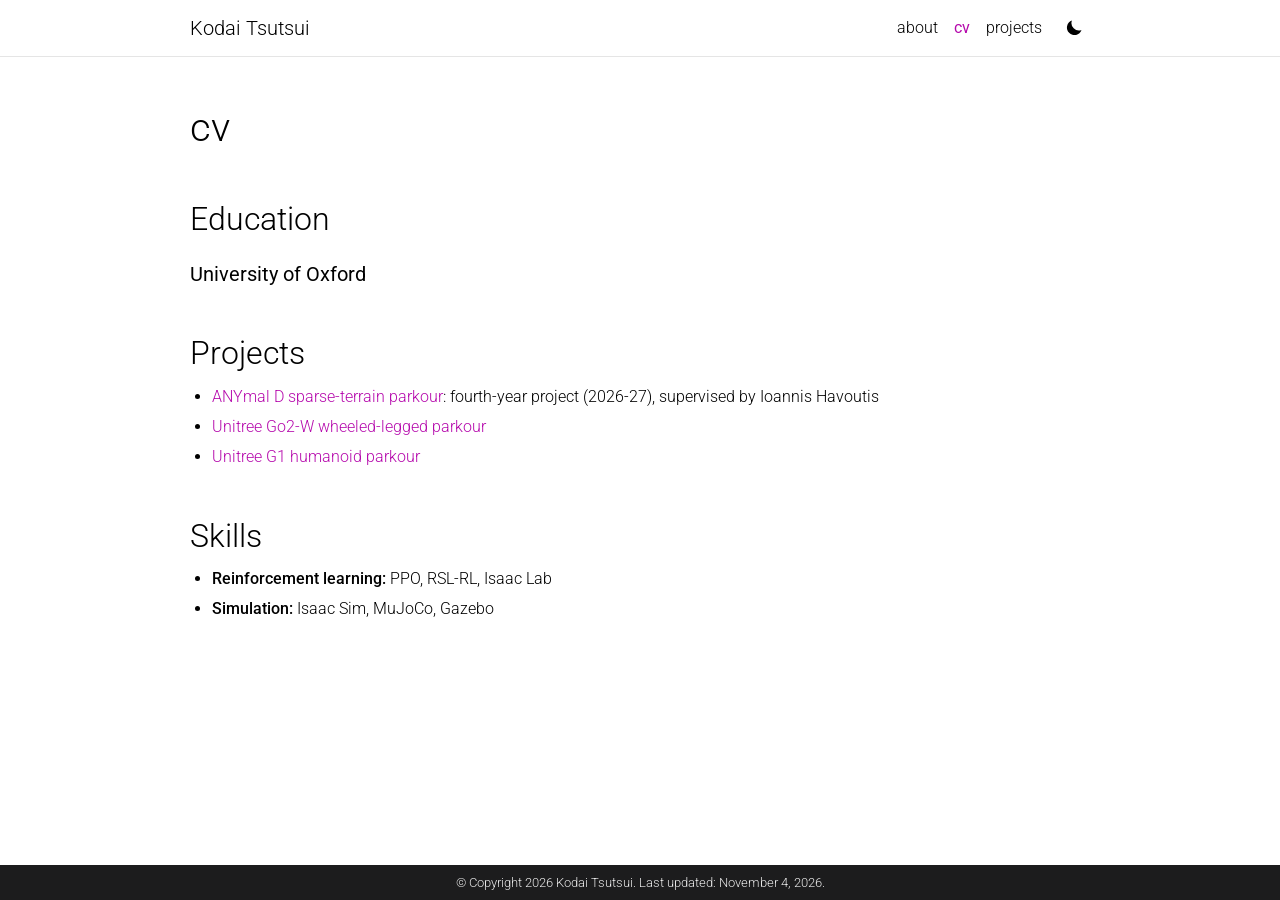
==== cv.html @ 6f68f7b0 "Add personal website About, CV and projects pages with demo videos for the ANYmal D, Go2-W and G1 pa" ====
<!doctype html>
<html lang="en">
<head>
  <meta charset="utf-8">
  <meta name="viewport" content="width=device-width, initial-scale=1">
  <title>cv | Kodai Tsutsui</title>
  <meta name="description" content="CV of Kodai Tsutsui.">
  <link rel="preconnect" href="https://fonts.googleapis.com">
  <link rel="preconnect" href="https://fonts.gstatic.com" crossorigin>
  <link href="https://fonts.googleapis.com/css2?family=Roboto:wght@300;400;500&display=swap" rel="stylesheet">
  <link rel="stylesheet" href="assets/css/style.css">
  <script src="assets/js/site.js"></script>
</head>
<body>
  <nav class="navbar">
    <div class="navbar-inner">
      <a class="brand" href="index.html">Kodai Tsutsui</a>
      <ul class="tabs">
        <li><a href="index.html">about</a></li>
        <li><a href="cv.html" aria-current="page">cv</a></li>
        <li><a href="projects.html">projects</a></li>
      </ul>
      <button class="theme-toggle" type="button" aria-label="Toggle dark mode">
        <svg class="icon-moon" viewBox="0 0 24 24" aria-hidden="true"><path d="M21 14.5A9 9 0 0 1 9.5 3a9 9 0 1 0 11.5 11.5z"/></svg>
        <svg class="icon-sun" viewBox="0 0 24 24" aria-hidden="true"><circle cx="12" cy="12" r="5"/><path d="M11 1h2v4h-2zM11 19h2v4h-2zM1 11h4v2H1zM19 11h4v2h-4zM4.2 2.8l2.8 2.8-1.4 1.4-2.8-2.8zM18.4 17l2.8 2.8-1.4 1.4-2.8-2.8zM2.8 19.8L5.6 17 7 18.4l-2.8 2.8zM17 5.6l2.8-2.8 1.4 1.4L18.4 7z"/></svg>
      </button>
    </div>
  </nav>

  <main>
    <h1>cv</h1>

    <h2>Education</h2>
    <h3>University of Oxford</h3>

    <h2>Projects</h2>
    <ul>
      <li><a href="projects/anymal-parkour.html">ANYmal D sparse-terrain parkour</a>: fourth-year project (2026-27), supervised by Ioannis Havoutis</li>
      <li><a href="projects/go2w-parkour.html">Unitree Go2-W wheeled-legged parkour</a></li>
      <li><a href="projects/g1-parkour.html">Unitree G1 humanoid parkour</a></li>
    </ul>

    <h2>Skills</h2>
    <ul>
      <li><strong>Reinforcement learning:</strong> PPO, RSL-RL, Isaac Lab</li>
      <li><strong>Simulation:</strong> Isaac Sim, MuJoCo, Gazebo</li>
    </ul>
  </main>

  <footer>&copy; Copyright 2026 Kodai Tsutsui. Last updated: November 4, 2026.</footer>
</body>
</html>
---- assets/css/style.css ----
:root {
  --bg: #fff;
  --card: #fff;
  --text: #000;
  --muted: #5f6368;
  --faint: #d9d9dd;
  --divider: rgba(0, 0, 0, 0.1);
  --accent: #b509ac;
  --footer-bg: #1c1c1d;
  --footer-text: #e8e8e8;
  --todo-bg: #fff3c4;
  --todo-text: #6b4e00;
  --shadow: 0 2px 5px rgba(0, 0, 0, 0.16), 0 2px 10px rgba(0, 0, 0, 0.12);
}

:root[data-theme="dark"] {
  --bg: #1c1c1d;
  --card: #26272a;
  --text: #e8e8e8;
  --muted: #a9adb3;
  --faint: #4a4b50;
  --divider: #424246;
  --accent: #2ab3dc;
  --footer-bg: #e8e8e8;
  --footer-text: #1c1c1d;
  --todo-bg: #4a3c10;
  --todo-text: #ffe28a;
  --shadow: 0 2px 5px rgba(0, 0, 0, 0.5), 0 2px 10px rgba(0, 0, 0, 0.4);
}

* { box-sizing: border-box; }

html { scroll-padding-top: 76px; }

body {
  margin: 0;
  min-height: 100vh;
  display: flex;
  flex-direction: column;
  background: var(--bg);
  color: var(--text);
  font: 300 1rem/1.5 Roboto, "Helvetica Neue", Arial, sans-serif;
}

a { color: var(--accent); text-decoration: none; }
a:hover { text-decoration: underline; }
:focus-visible { outline: 2px solid var(--accent); outline-offset: 2px; }

strong { font-weight: 500; }

/* top bar */
.navbar {
  position: fixed;
  inset: 0 0 auto 0;
  z-index: 10;
  background: var(--bg);
  border-bottom: 1px solid var(--divider);
}

.navbar-inner, main {
  width: 100%;
  max-width: 932px;
  margin: 0 auto;
  padding-inline: 16px;
}

.navbar-inner {
  height: 56px;
  display: flex;
  align-items: center;
  gap: 16px;
}

.brand { color: var(--text); font-size: 1.25rem; white-space: nowrap; }
.brand:hover { text-decoration: none; }

.tabs {
  display: flex;
  align-items: center;
  gap: 16px;
  margin: 0 0 0 auto;
  padding: 0;
  list-style: none;
}

.tabs li { margin: 0; }
.tabs a { color: var(--text); }
.tabs a:hover, .tabs a[aria-current] { color: var(--accent); text-decoration: none; }
.tabs a[aria-current] { font-weight: 400; }

.theme-toggle {
  display: grid;
  place-items: center;
  width: 32px;
  height: 32px;
  padding: 0;
  border: 0;
  border-radius: 50%;
  background: none;
  color: var(--text);
  cursor: pointer;
}
.theme-toggle:hover { color: var(--accent); }
.theme-toggle svg { width: 20px; height: 20px; fill: currentColor; }
.icon-sun { display: none; }
:root[data-theme="dark"] .icon-sun { display: block; }
:root[data-theme="dark"] .icon-moon { display: none; }

/* page */
main { flex: 1; padding-block: 104px 56px; }

h1, h2, h3 { font-weight: 300; line-height: 1.2; margin: 0; }
h1 { font-size: 2.5rem; }
h2 { font-size: 2rem; margin: 48px 0 12px; }
h3 { font-size: 1.25rem; font-weight: 400; margin: 24px 0 8px; }
p { margin: 0 0 16px; }

.subtitle { margin: 8px 0 24px; font-size: 1.05rem; }

/* placeholders still to fill in */
.todo {
  padding: 1px 6px;
  border-radius: 4px;
  background: var(--todo-bg);
  color: var(--todo-text);
  font-weight: 400;
}

/* about */
.intro::after { content: ""; display: block; clear: both; }

.profile {
  float: right;
  display: grid;
  place-items: center;
  width: 270px;
  aspect-ratio: 1;
  margin: 0 0 16px 16px;
  border: 2px dashed var(--faint);
  border-radius: 4px;
  text-align: center;
}

.news {
  display: grid;
  grid-template-columns: 180px 1fr;
  gap: 16px;
  margin: 0;
}
.news dt { font-weight: 500; }
.news dd { margin: 0; }

.links {
  display: flex;
  flex-wrap: wrap;
  justify-content: center;
  align-items: center;
  gap: 16px;
  margin-top: 48px;
}
.links a { display: flex; color: var(--text); }
.links a:hover { color: var(--accent); }
.links svg { width: 48px; height: 48px; fill: currentColor; }

/* project cards */
.category {
  margin: 48px 0 16px;
  padding-bottom: 4px;
  border-bottom: 1px solid var(--divider);
  color: var(--faint);
  font-size: 2rem;
  font-weight: 300;
  text-align: right;
}

.cards {
  display: grid;
  grid-template-columns: repeat(3, 1fr);
  gap: 30px;
}

.card {
  display: flex;
  flex-direction: column;
  overflow: hidden;
  border-radius: 4px;
  background: var(--card);
  box-shadow: var(--shadow);
  color: var(--text);
  transition: transform 0.15s ease, box-shadow 0.15s ease;
}
.card:hover {
  transform: translateY(-3px);
  box-shadow: 0 6px 16px rgba(0, 0, 0, 0.22);
  text-decoration: none;
}
.card img { display: block; width: 100%; height: auto; aspect-ratio: 16 / 9; object-fit: cover; }
.card-body { padding: 20px; }
.card h2 { margin: 0 0 12px; font-size: 1.6rem; font-weight: 400; }
.card p { margin: 0; color: var(--muted); font-size: 0.92rem; font-weight: 400; }

/* project pages */
.placeholder-media {
  display: grid;
  place-items: center;
  aspect-ratio: 16 / 9;
  border: 2px dashed var(--faint);
  border-radius: 4px;
}
.card .placeholder-media { border-width: 0 0 2px; border-radius: 0; }

figure { margin: 24px 0; }
figure video {
  display: block;
  width: 100%;
  height: auto;
  border-radius: 4px;
  background: #000;
  box-shadow: var(--shadow);
}
figure video { aspect-ratio: 16 / 9; }
figcaption {
  margin-top: 10px;
  color: var(--muted);
  font-size: 0.9rem;
  text-align: center;
}

.gallery {
  display: grid;
  grid-template-columns: repeat(2, 1fr);
  gap: 8px 24px;
}
.gallery-3 { grid-template-columns: repeat(3, 1fr); }
.gallery figure { margin: 12px 0; }

.back { display: inline-block; margin-top: 32px; }

ul { margin: 0 0 16px; padding-left: 22px; }
li { margin-bottom: 6px; }

/* footer */
footer {
  padding: 8px 16px;
  background: var(--footer-bg);
  color: var(--footer-text);
  font-size: 0.8rem;
  text-align: center;
}

@media (max-width: 760px) {
  .cards { grid-template-columns: repeat(2, 1fr); gap: 20px; }
  .gallery, .gallery-3 { grid-template-columns: 1fr; }
}

@media (max-width: 560px) {
  h1 { font-size: 2rem; }
  h2 { font-size: 1.6rem; }
  .navbar-inner, .tabs { gap: 10px; }
  .brand { font-size: 1.05rem; }
  .theme-toggle { width: 28px; }
  .cards { grid-template-columns: 1fr; }
  .profile { float: none; width: min(100%, 270px); margin: 0 auto 16px; }
  .news { grid-template-columns: 1fr; gap: 2px; }
  .news dd { margin-bottom: 14px; }
}

@media (prefers-reduced-motion: reduce) {
  .card { transition: none; }
  .card:hover { transform: none; }
}
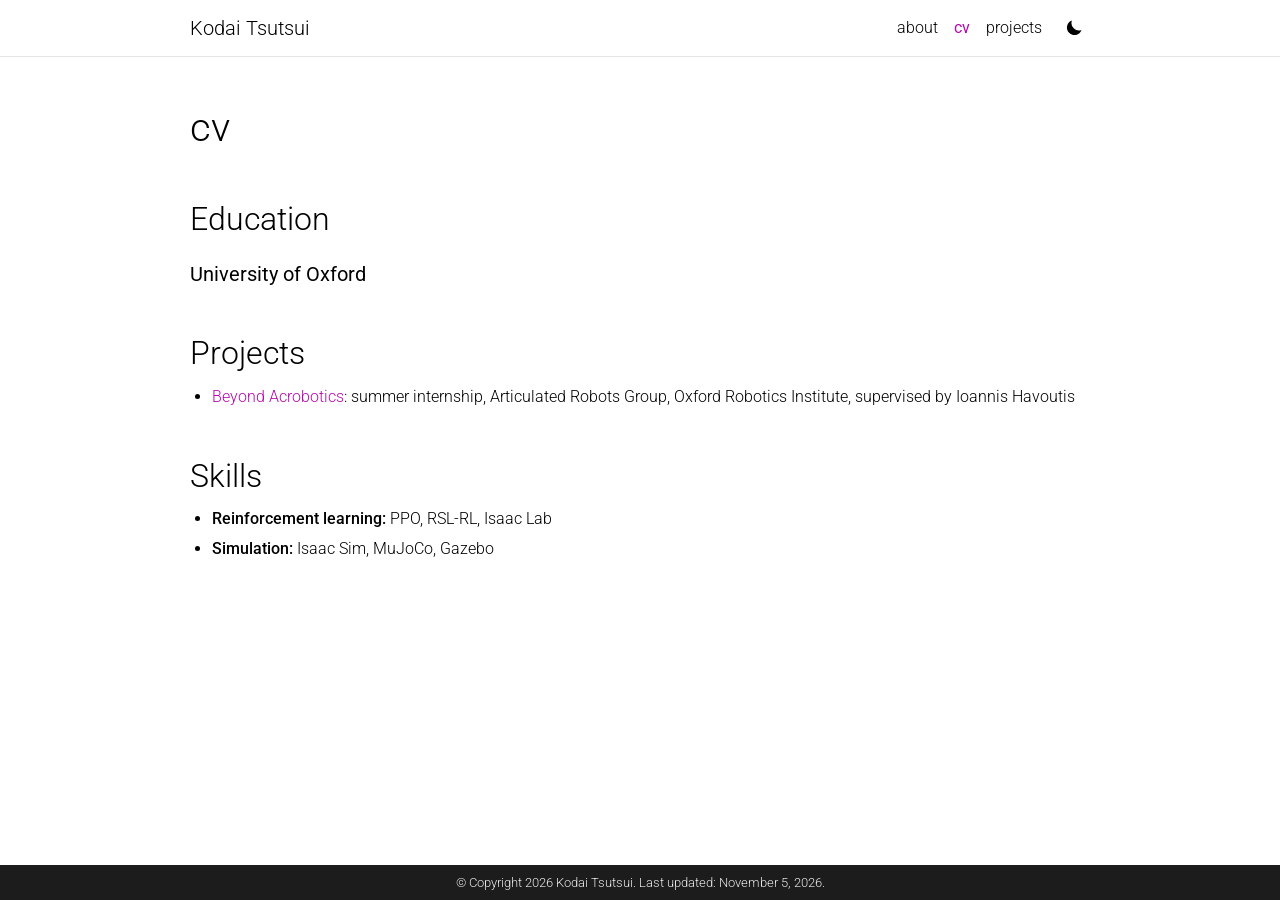
==== commit d973ede8: "Merge robot pages into one Beyond Acrobotics project Combine the ANYmal D, Go2-W and G1 pages, descr" ====
--- a/cv.html
+++ b/cv.html
@@ -35,9 +35,7 @@
 
     <h2>Projects</h2>
     <ul>
-      <li><a href="projects/anymal-parkour.html">ANYmal D sparse-terrain parkour</a>: fourth-year project (2026-27), supervised by Ioannis Havoutis</li>
-      <li><a href="projects/go2w-parkour.html">Unitree Go2-W wheeled-legged parkour</a></li>
-      <li><a href="projects/g1-parkour.html">Unitree G1 humanoid parkour</a></li>
+      <li><a href="projects/beyond-acrobotics.html">Beyond Acrobotics</a>: summer internship, Articulated Robots Group, Oxford Robotics Institute, supervised by Ioannis Havoutis</li>
     </ul>
 
     <h2>Skills</h2>
@@ -47,6 +45,6 @@
     </ul>
   </main>
 
-  <footer>&copy; Copyright 2026 Kodai Tsutsui. Last updated: November 4, 2026.</footer>
+  <footer>&copy; Copyright 2026 Kodai Tsutsui. Last updated: November 5, 2026.</footer>
 </body>
 </html>
--- a/assets/css/style.css
+++ b/assets/css/style.css
@@ -234,6 +234,9 @@
 .gallery-3 { grid-template-columns: repeat(3, 1fr); }
 .gallery figure { margin: 12px 0; }
 
+.status { padding: 8px 14px; border-left: 3px solid var(--accent); }
+.card h3 { margin: 0 0 8px; }
+
 .back { display: inline-block; margin-top: 32px; }
 
 ul { margin: 0 0 16px; padding-left: 22px; }
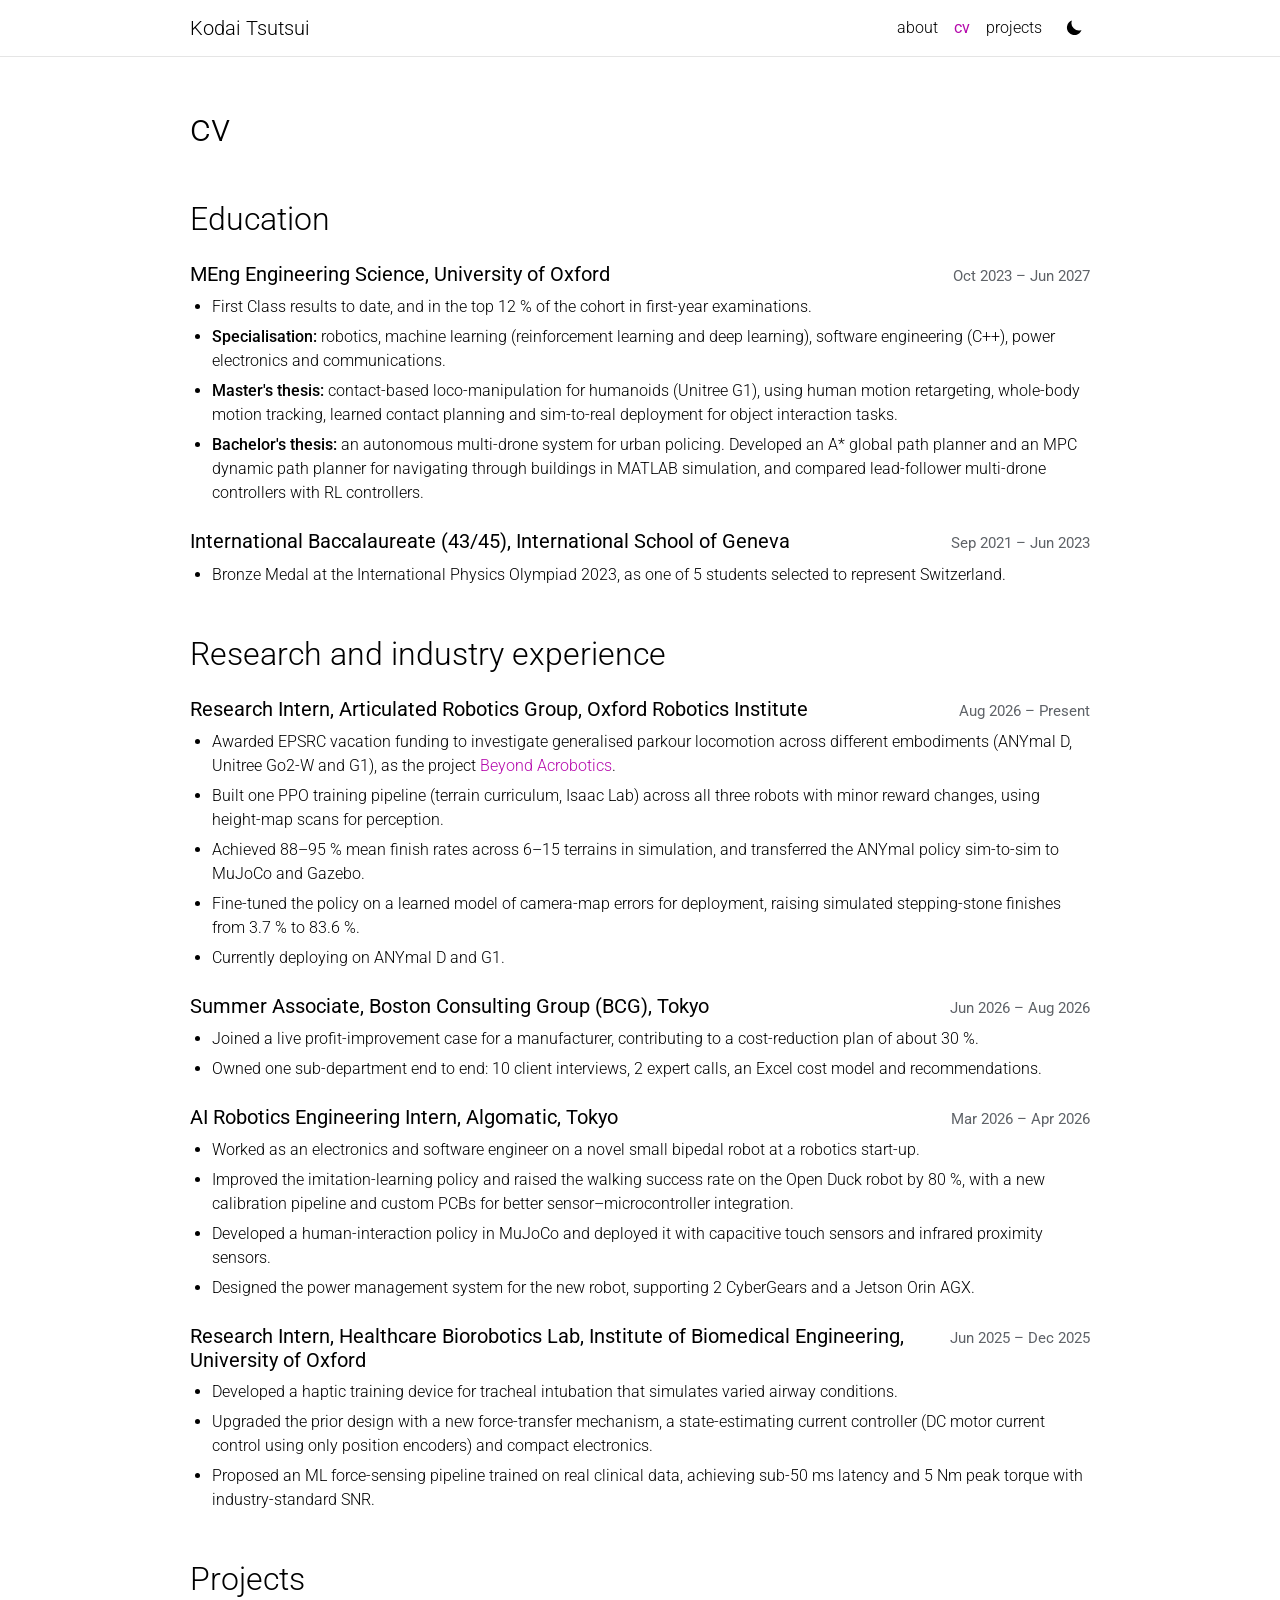
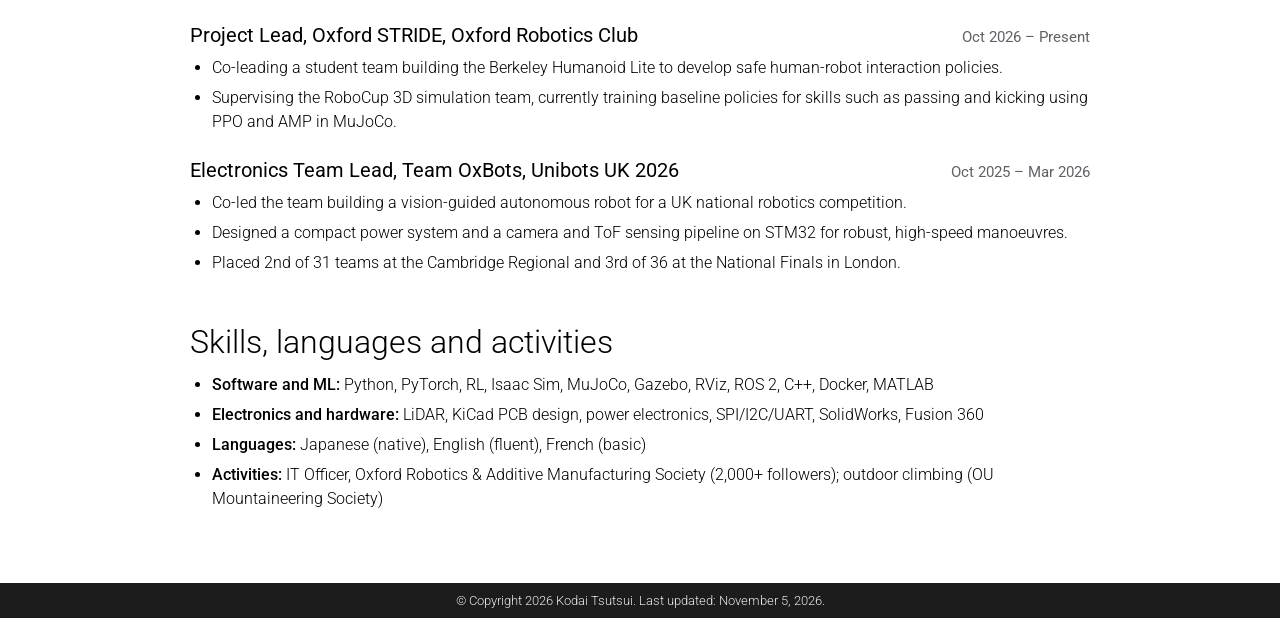
==== commit dacea834: "Update site from CV and add photos Fill the CV page from the full CV, limit the news to roles and aw" ====
--- a/cv.html
+++ b/cv.html
@@ -31,17 +31,89 @@
     <h1>cv</h1>
 
     <h2>Education</h2>
-    <h3>University of Oxford</h3>
+    <div class="cv-head" id="oxford">
+      <h3>MEng Engineering Science, University of Oxford</h3>
+      <span class="dates">Oct 2023 &ndash; Jun 2027</span>
+    </div>
+    <ul>
+      <li>First Class results to date, and in the top 12 % of the cohort in first-year examinations.</li>
+      <li><strong>Specialisation:</strong> robotics, machine learning (reinforcement learning and deep learning), software engineering (C++), power electronics and communications.</li>
+      <li id="masters-thesis"><strong>Master's thesis:</strong> contact-based loco-manipulation for humanoids (Unitree G1), using human motion retargeting, whole-body motion tracking, learned contact planning and sim-to-real deployment for object interaction tasks.</li>
+      <li id="bachelors-thesis"><strong>Bachelor's thesis:</strong> an autonomous multi-drone system for urban policing. Developed an A* global path planner and an MPC dynamic path planner for navigating through buildings in MATLAB simulation, and compared lead-follower multi-drone controllers with RL controllers.</li>
+    </ul>
+    <div class="cv-head">
+      <h3>International Baccalaureate (43/45), International School of Geneva</h3>
+      <span class="dates">Sep 2021 &ndash; Jun 2023</span>
+    </div>
+    <ul>
+      <li>Bronze Medal at the International Physics Olympiad 2023, as one of 5 students selected to represent Switzerland.</li>
+    </ul>
+
+    <h2>Research and industry experience</h2>
+    <div class="cv-head" id="ori">
+      <h3>Research Intern, Articulated Robotics Group, Oxford Robotics Institute</h3>
+      <span class="dates">Aug 2026 &ndash; Present</span>
+    </div>
+    <ul>
+      <li>Awarded EPSRC vacation funding to investigate generalised parkour locomotion across different embodiments (ANYmal D, Unitree Go2-W and G1), as the project <a href="projects/beyond-acrobotics.html">Beyond Acrobotics</a>.</li>
+      <li>Built one PPO training pipeline (terrain curriculum, Isaac Lab) across all three robots with minor reward changes, using height-map scans for perception.</li>
+      <li>Achieved 88&ndash;95 % mean finish rates across 6&ndash;15 terrains in simulation, and transferred the ANYmal policy sim-to-sim to MuJoCo and Gazebo.</li>
+      <li>Fine-tuned the policy on a learned model of camera-map errors for deployment, raising simulated stepping-stone finishes from 3.7 % to 83.6 %.</li>
+      <li>Currently deploying on ANYmal D and G1.</li>
+    </ul>
+    <div class="cv-head">
+      <h3>Summer Associate, Boston Consulting Group (BCG), Tokyo</h3>
+      <span class="dates">Jun 2026 &ndash; Aug 2026</span>
+    </div>
+    <ul>
+      <li>Joined a live profit-improvement case for a manufacturer, contributing to a cost-reduction plan of about 30 %.</li>
+      <li>Owned one sub-department end to end: 10 client interviews, 2 expert calls, an Excel cost model and recommendations.</li>
+    </ul>
+    <div class="cv-head" id="algomatic">
+      <h3>AI Robotics Engineering Intern, Algomatic, Tokyo</h3>
+      <span class="dates">Mar 2026 &ndash; Apr 2026</span>
+    </div>
+    <ul>
+      <li>Worked as an electronics and software engineer on a novel small bipedal robot at a robotics start-up.</li>
+      <li>Improved the imitation-learning policy and raised the walking success rate on the Open Duck robot by 80 %, with a new calibration pipeline and custom PCBs for better sensor&ndash;microcontroller integration.</li>
+      <li>Developed a human-interaction policy in MuJoCo and deployed it with capacitive touch sensors and infrared proximity sensors.</li>
+      <li>Designed the power management system for the new robot, supporting 2 CyberGears and a Jetson Orin AGX.</li>
+    </ul>
+    <div class="cv-head" id="biorobotics">
+      <h3>Research Intern, Healthcare Biorobotics Lab, Institute of Biomedical Engineering, University of Oxford</h3>
+      <span class="dates">Jun 2025 &ndash; Dec 2025</span>
+    </div>
+    <ul>
+      <li>Developed a haptic training device for tracheal intubation that simulates varied airway conditions.</li>
+      <li>Upgraded the prior design with a new force-transfer mechanism, a state-estimating current controller (DC motor current control using only position encoders) and compact electronics.</li>
+      <li>Proposed an ML force-sensing pipeline trained on real clinical data, achieving sub-50 ms latency and 5 Nm peak torque with industry-standard SNR.</li>
+    </ul>
 
     <h2>Projects</h2>
+    <div class="cv-head" id="stride">
+      <h3>Project Lead, Oxford STRIDE, Oxford Robotics Club</h3>
+      <span class="dates">Oct 2026 &ndash; Present</span>
+    </div>
     <ul>
-      <li><a href="projects/beyond-acrobotics.html">Beyond Acrobotics</a>: summer internship, Articulated Robots Group, Oxford Robotics Institute, supervised by Ioannis Havoutis</li>
+      <li>Co-leading a student team building the Berkeley Humanoid Lite to develop safe human-robot interaction policies.</li>
+      <li>Supervising the RoboCup 3D simulation team, currently training baseline policies for skills such as passing and kicking using PPO and AMP in MuJoCo.</li>
+    </ul>
+    <div class="cv-head" id="oxbots">
+      <h3>Electronics Team Lead, Team OxBots, Unibots UK 2026</h3>
+      <span class="dates">Oct 2025 &ndash; Mar 2026</span>
+    </div>
+    <ul>
+      <li>Co-led the team building a vision-guided autonomous robot for a UK national robotics competition.</li>
+      <li>Designed a compact power system and a camera and ToF sensing pipeline on STM32 for robust, high-speed manoeuvres.</li>
+      <li>Placed 2nd of 31 teams at the Cambridge Regional and 3rd of 36 at the National Finals in London.</li>
     </ul>
 
-    <h2>Skills</h2>
+    <h2>Skills, languages and activities</h2>
     <ul>
-      <li><strong>Reinforcement learning:</strong> PPO, RSL-RL, Isaac Lab</li>
-      <li><strong>Simulation:</strong> Isaac Sim, MuJoCo, Gazebo</li>
+      <li><strong>Software and ML:</strong> Python, PyTorch, RL, Isaac Sim, MuJoCo, Gazebo, RViz, ROS 2, C++, Docker, MATLAB</li>
+      <li><strong>Electronics and hardware:</strong> LiDAR, KiCad PCB design, power electronics, SPI/I2C/UART, SolidWorks, Fusion 360</li>
+      <li><strong>Languages:</strong> Japanese (native), English (fluent), French (basic)</li>
+      <li><strong>Activities:</strong> IT Officer, Oxford Robotics &amp; Additive Manufacturing Society (2,000+ followers); outdoor climbing (OU Mountaineering Society)</li>
     </ul>
   </main>
 
--- a/assets/css/style.css
+++ b/assets/css/style.css
@@ -131,14 +131,13 @@
 
 .profile {
   float: right;
-  display: grid;
-  place-items: center;
+  display: block;
   width: 270px;
-  aspect-ratio: 1;
+  height: auto;
+  aspect-ratio: 3 / 4;
   margin: 0 0 16px 16px;
-  border: 2px dashed var(--faint);
-  border-radius: 4px;
-  text-align: center;
+  border-radius: 4px;
+  object-fit: cover;
 }
 
 .news {
@@ -206,6 +205,8 @@
   aspect-ratio: 16 / 9;
   border: 2px dashed var(--faint);
   border-radius: 4px;
+  color: var(--muted);
+  font-size: 0.92rem;
 }
 .card .placeholder-media { border-width: 0 0 2px; border-radius: 0; }
 
@@ -241,6 +242,17 @@
 
 ul { margin: 0 0 16px; padding-left: 22px; }
 li { margin-bottom: 6px; }
+
+/* cv */
+.cv-head {
+  display: flex;
+  justify-content: space-between;
+  align-items: baseline;
+  gap: 16px;
+  margin: 24px 0 8px;
+}
+.cv-head h3 { margin: 0; }
+.dates { flex: none; color: var(--muted); font-size: 0.92rem; font-weight: 400; }
 
 /* footer */
 footer {
@@ -266,6 +278,7 @@
   .profile { float: none; width: min(100%, 270px); margin: 0 auto 16px; }
   .news { grid-template-columns: 1fr; gap: 2px; }
   .news dd { margin-bottom: 14px; }
+  .cv-head { flex-direction: column; gap: 2px; }
 }
 
 @media (prefers-reduced-motion: reduce) {
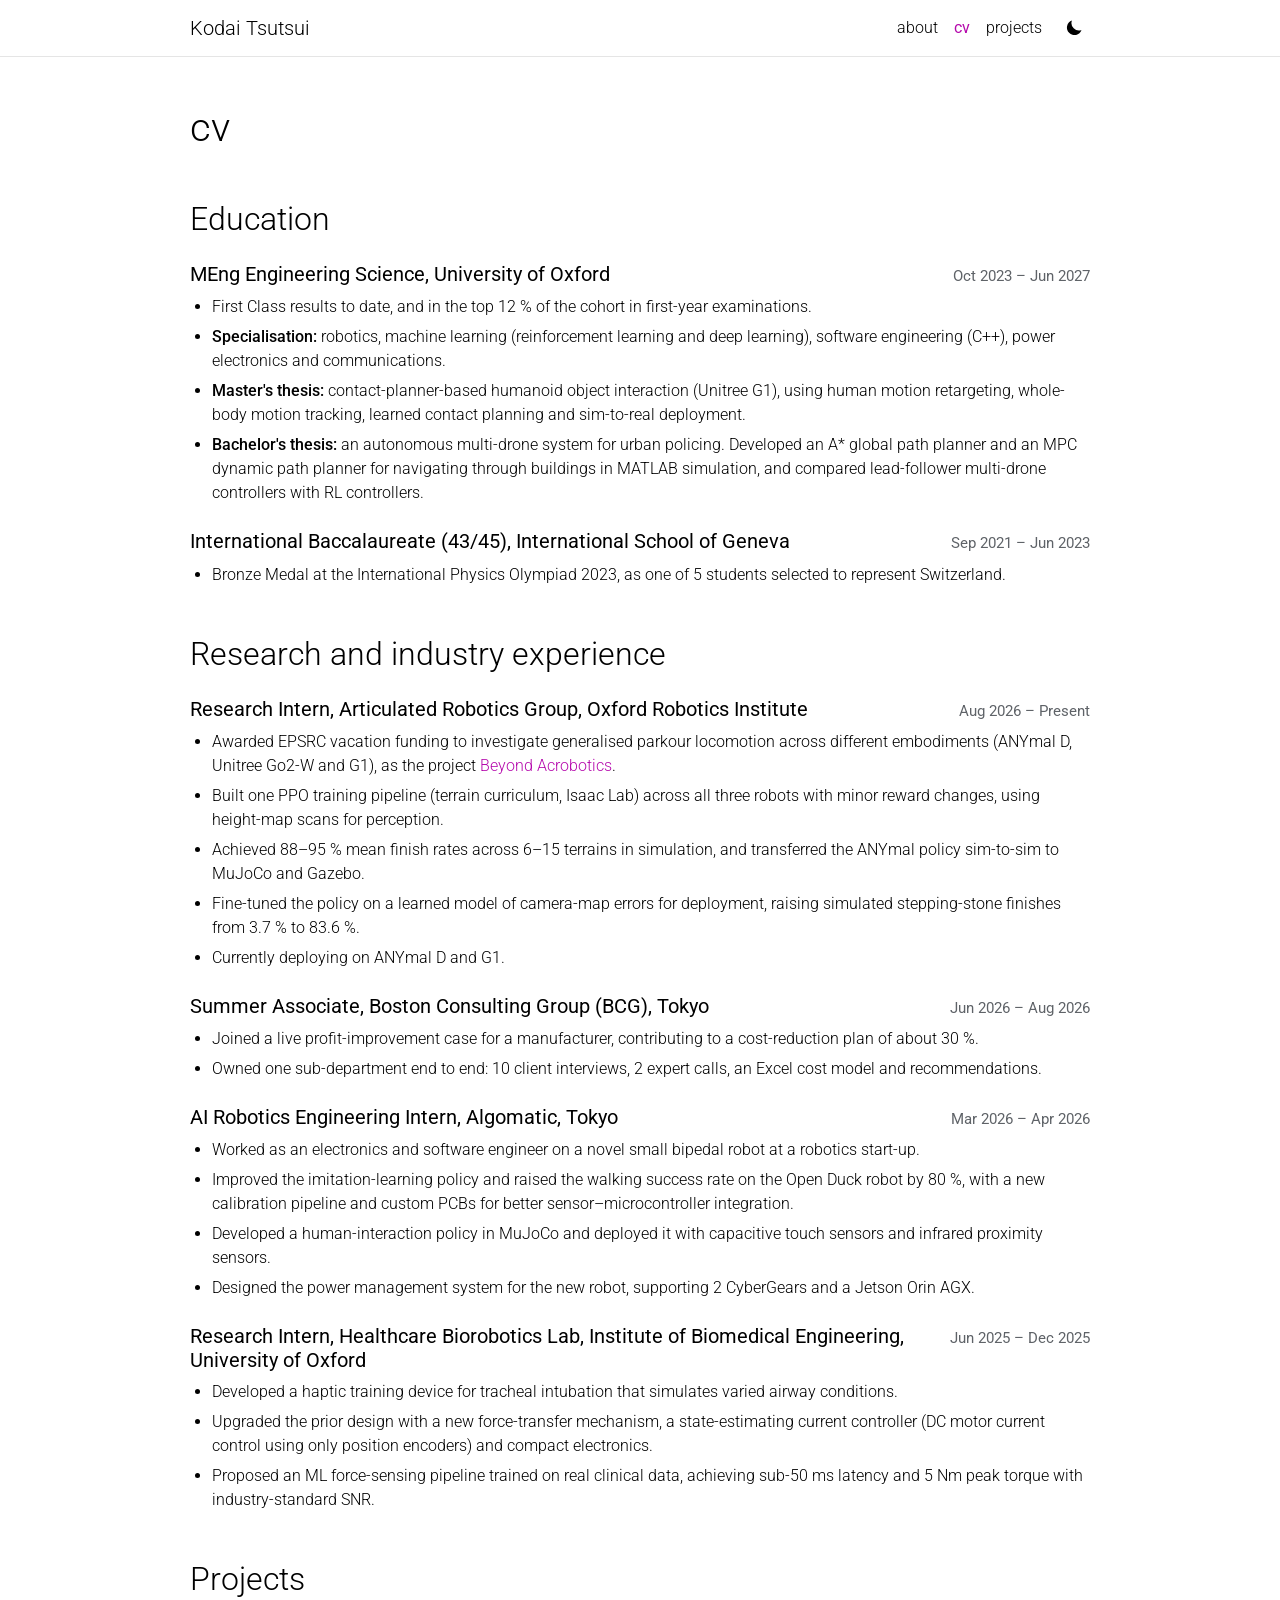
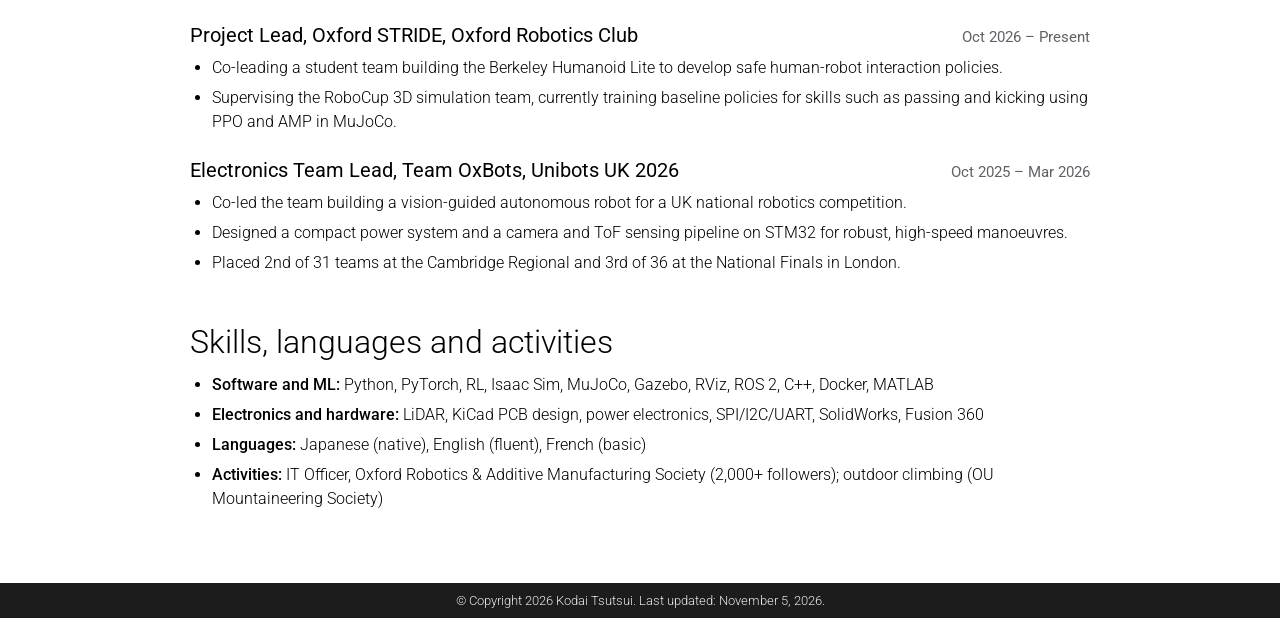
==== commit abe136bb: "Rename master's thesis project Co-Authored-By: Claude Opus 5.5 <noreply@anthropic.com>" ====
--- a/cv.html
+++ b/cv.html
@@ -38,7 +38,7 @@
     <ul>
       <li>First Class results to date, and in the top 12 % of the cohort in first-year examinations.</li>
       <li><strong>Specialisation:</strong> robotics, machine learning (reinforcement learning and deep learning), software engineering (C++), power electronics and communications.</li>
-      <li id="masters-thesis"><strong>Master's thesis:</strong> contact-based loco-manipulation for humanoids (Unitree G1), using human motion retargeting, whole-body motion tracking, learned contact planning and sim-to-real deployment for object interaction tasks.</li>
+      <li id="masters-thesis"><strong>Master's thesis:</strong> contact-planner-based humanoid object interaction (Unitree G1), using human motion retargeting, whole-body motion tracking, learned contact planning and sim-to-real deployment.</li>
       <li id="bachelors-thesis"><strong>Bachelor's thesis:</strong> an autonomous multi-drone system for urban policing. Developed an A* global path planner and an MPC dynamic path planner for navigating through buildings in MATLAB simulation, and compared lead-follower multi-drone controllers with RL controllers.</li>
     </ul>
     <div class="cv-head">
--- a/assets/css/style.css
+++ b/assets/css/style.css
@@ -134,7 +134,7 @@
   display: block;
   width: 270px;
   height: auto;
-  aspect-ratio: 3 / 4;
+  aspect-ratio: 1;
   margin: 0 0 16px 16px;
   border-radius: 4px;
   object-fit: cover;
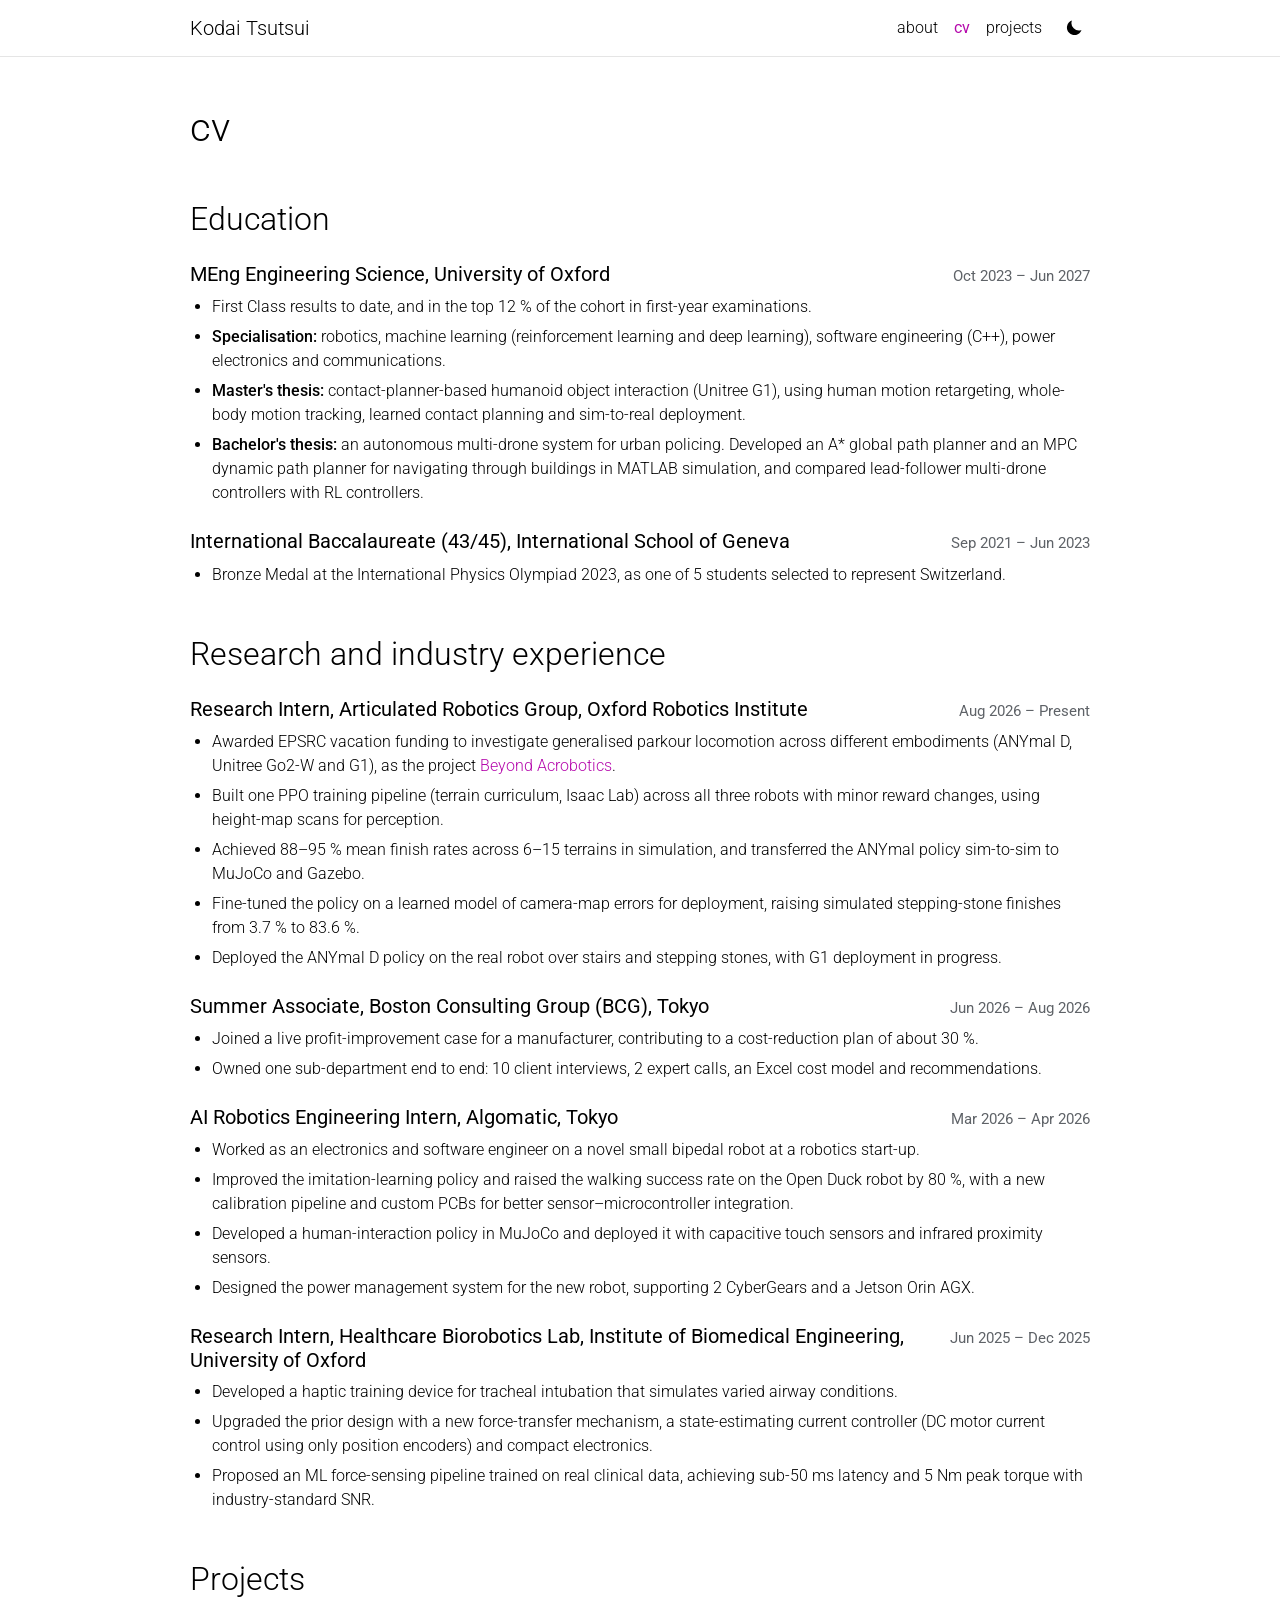
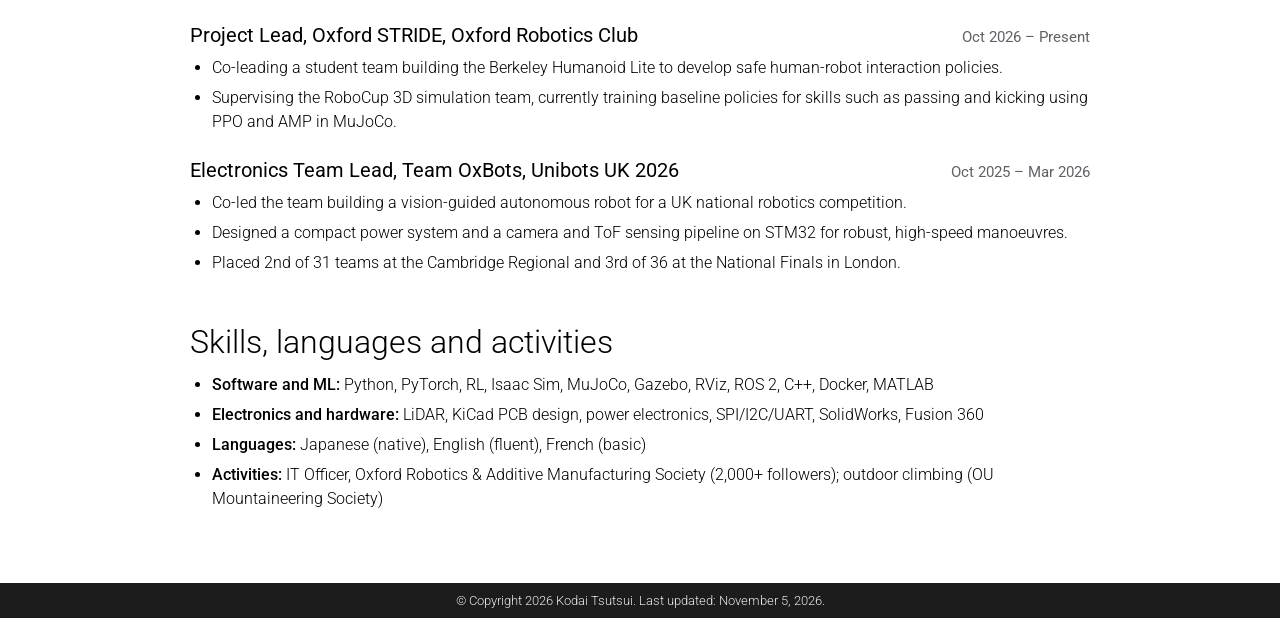
==== commit 9a1890b5: "Mark ANYmal D as deployed and G1 deployment in progress Co-Authored-By: Claude Opus 5.5 <noreply@ant" ====
--- a/cv.html
+++ b/cv.html
@@ -59,7 +59,7 @@
       <li>Built one PPO training pipeline (terrain curriculum, Isaac Lab) across all three robots with minor reward changes, using height-map scans for perception.</li>
       <li>Achieved 88&ndash;95 % mean finish rates across 6&ndash;15 terrains in simulation, and transferred the ANYmal policy sim-to-sim to MuJoCo and Gazebo.</li>
       <li>Fine-tuned the policy on a learned model of camera-map errors for deployment, raising simulated stepping-stone finishes from 3.7 % to 83.6 %.</li>
-      <li>Currently deploying on ANYmal D and G1.</li>
+      <li>Deployed the ANYmal D policy on the real robot over stairs and stepping stones, with G1 deployment in progress.</li>
     </ul>
     <div class="cv-head">
       <h3>Summer Associate, Boston Consulting Group (BCG), Tokyo</h3>
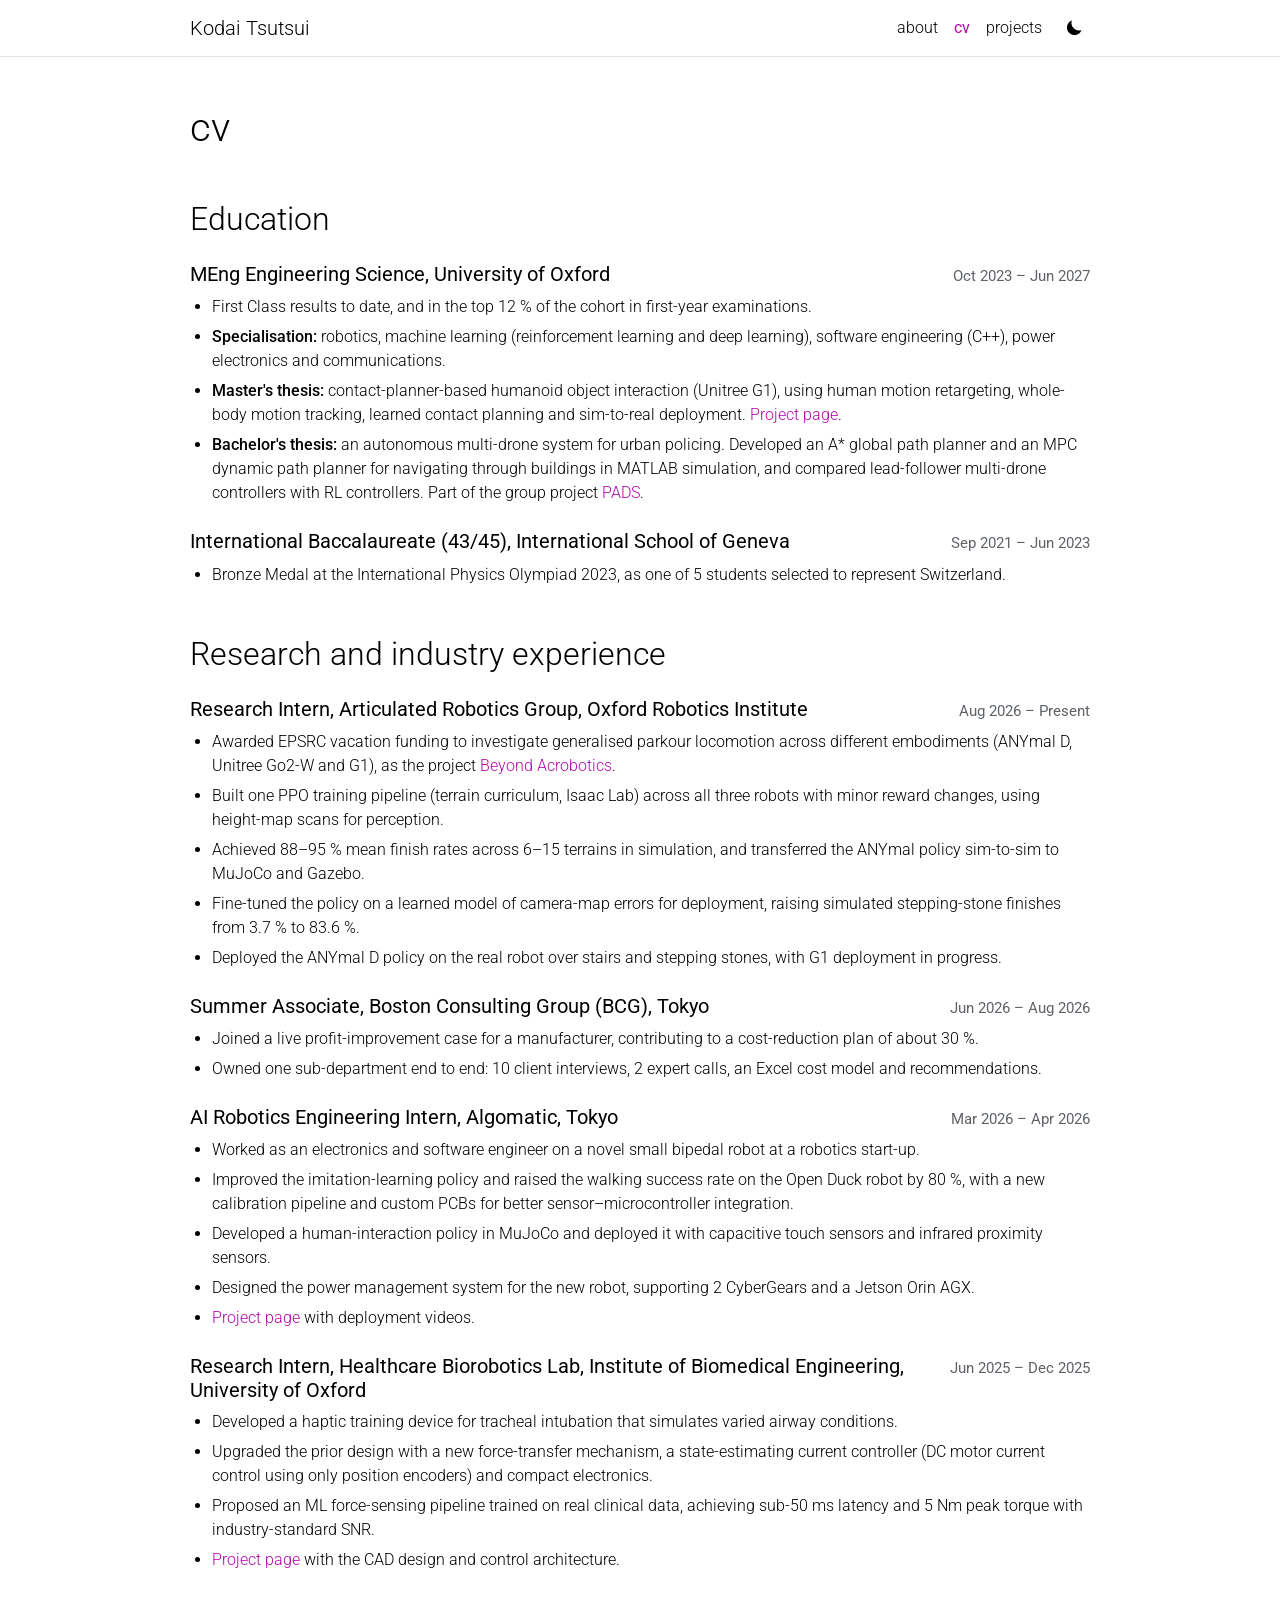
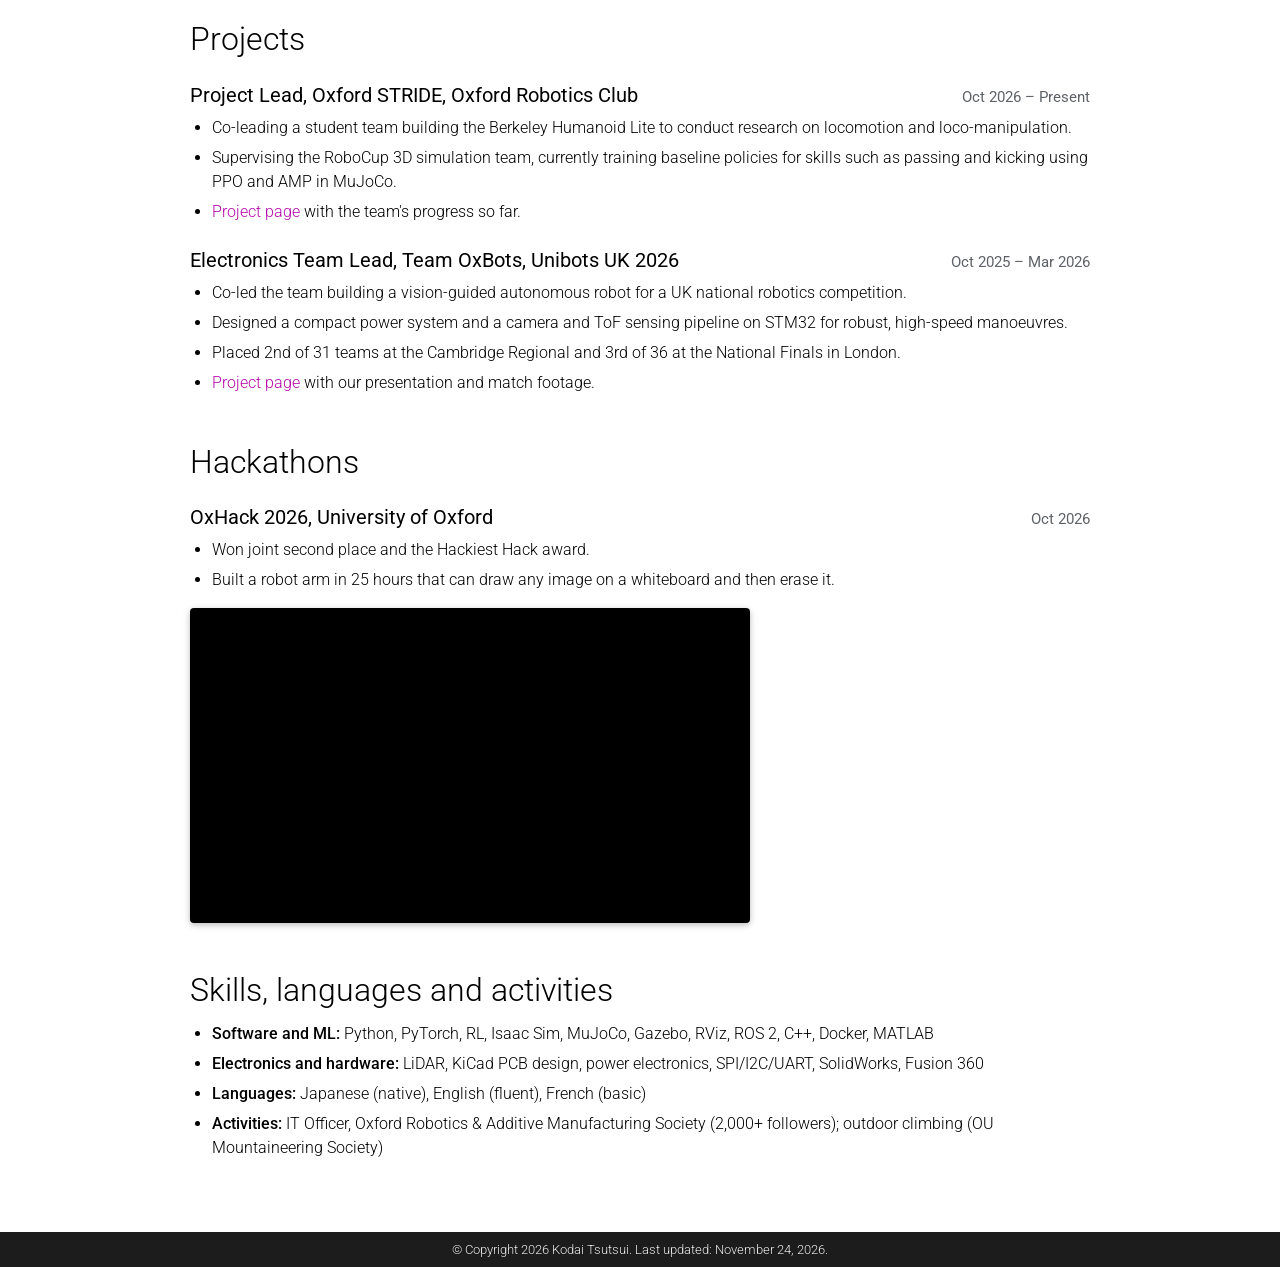
==== commit 9a55d3cf: "Add project pages, hackathon section and new media - New project pages: Oxford STRIDE, Team OxBots, " ====
--- a/cv.html
+++ b/cv.html
@@ -38,8 +38,8 @@
     <ul>
       <li>First Class results to date, and in the top 12 % of the cohort in first-year examinations.</li>
       <li><strong>Specialisation:</strong> robotics, machine learning (reinforcement learning and deep learning), software engineering (C++), power electronics and communications.</li>
-      <li id="masters-thesis"><strong>Master's thesis:</strong> contact-planner-based humanoid object interaction (Unitree G1), using human motion retargeting, whole-body motion tracking, learned contact planning and sim-to-real deployment.</li>
-      <li id="bachelors-thesis"><strong>Bachelor's thesis:</strong> an autonomous multi-drone system for urban policing. Developed an A* global path planner and an MPC dynamic path planner for navigating through buildings in MATLAB simulation, and compared lead-follower multi-drone controllers with RL controllers.</li>
+      <li id="masters-thesis"><strong>Master's thesis:</strong> contact-planner-based humanoid object interaction (Unitree G1), using human motion retargeting, whole-body motion tracking, learned contact planning and sim-to-real deployment. <a href="projects/humanoid-object-interaction.html">Project page</a>.</li>
+      <li id="bachelors-thesis"><strong>Bachelor's thesis:</strong> an autonomous multi-drone system for urban policing. Developed an A* global path planner and an MPC dynamic path planner for navigating through buildings in MATLAB simulation, and compared lead-follower multi-drone controllers with RL controllers. Part of the group project <a href="projects/pads.html">PADS</a>.</li>
     </ul>
     <div class="cv-head">
       <h3>International Baccalaureate (43/45), International School of Geneva</h3>
@@ -78,6 +78,7 @@
       <li>Improved the imitation-learning policy and raised the walking success rate on the Open Duck robot by 80 %, with a new calibration pipeline and custom PCBs for better sensor&ndash;microcontroller integration.</li>
       <li>Developed a human-interaction policy in MuJoCo and deployed it with capacitive touch sensors and infrared proximity sensors.</li>
       <li>Designed the power management system for the new robot, supporting 2 CyberGears and a Jetson Orin AGX.</li>
+      <li><a href="projects/algomatic.html">Project page</a> with deployment videos.</li>
     </ul>
     <div class="cv-head" id="biorobotics">
       <h3>Research Intern, Healthcare Biorobotics Lab, Institute of Biomedical Engineering, University of Oxford</h3>
@@ -87,6 +88,7 @@
       <li>Developed a haptic training device for tracheal intubation that simulates varied airway conditions.</li>
       <li>Upgraded the prior design with a new force-transfer mechanism, a state-estimating current controller (DC motor current control using only position encoders) and compact electronics.</li>
       <li>Proposed an ML force-sensing pipeline trained on real clinical data, achieving sub-50 ms latency and 5 Nm peak torque with industry-standard SNR.</li>
+      <li><a href="projects/intubation.html">Project page</a> with the CAD design and control architecture.</li>
     </ul>
 
     <h2>Projects</h2>
@@ -95,8 +97,9 @@
       <span class="dates">Oct 2026 &ndash; Present</span>
     </div>
     <ul>
-      <li>Co-leading a student team building the Berkeley Humanoid Lite to develop safe human-robot interaction policies.</li>
+      <li>Co-leading a student team building the Berkeley Humanoid Lite to conduct research on locomotion and loco-manipulation.</li>
       <li>Supervising the RoboCup 3D simulation team, currently training baseline policies for skills such as passing and kicking using PPO and AMP in MuJoCo.</li>
+      <li><a href="projects/stride.html">Project page</a> with the team's progress so far.</li>
     </ul>
     <div class="cv-head" id="oxbots">
       <h3>Electronics Team Lead, Team OxBots, Unibots UK 2026</h3>
@@ -106,7 +109,23 @@
       <li>Co-led the team building a vision-guided autonomous robot for a UK national robotics competition.</li>
       <li>Designed a compact power system and a camera and ToF sensing pipeline on STM32 for robust, high-speed manoeuvres.</li>
       <li>Placed 2nd of 31 teams at the Cambridge Regional and 3rd of 36 at the National Finals in London.</li>
+      <li><a href="projects/oxbots.html">Project page</a> with our presentation and match footage.</li>
     </ul>
+
+    <h2 id="hackathons">Hackathons</h2>
+    <div class="cv-head" id="oxhack">
+      <h3>OxHack 2026, University of Oxford</h3>
+      <span class="dates">Oct 2026</span>
+    </div>
+    <ul>
+      <li>Won joint second place and the Hackiest Hack award.</li>
+      <li>Built a robot arm in 25 hours that can draw any image on a whiteboard and then erase it.</li>
+    </ul>
+    <div class="cv-media">
+      <div class="embed">
+        <iframe src="https://www.youtube-nocookie.com/embed/4st-I-ifkBU" title="OxHack 2026 demo: robot arm drawing on a whiteboard" loading="lazy" allow="accelerometer; clipboard-write; encrypted-media; gyroscope; picture-in-picture; web-share" referrerpolicy="strict-origin-when-cross-origin" allowfullscreen></iframe>
+      </div>
+    </div>
 
     <h2>Skills, languages and activities</h2>
     <ul>
@@ -117,6 +136,6 @@
     </ul>
   </main>
 
-  <footer>&copy; Copyright 2026 Kodai Tsutsui. Last updated: November 5, 2026.</footer>
+  <footer>&copy; Copyright 2026 Kodai Tsutsui. Last updated: November 24, 2026.</footer>
 </body>
 </html>
--- a/assets/css/style.css
+++ b/assets/css/style.css
@@ -220,6 +220,27 @@
   box-shadow: var(--shadow);
 }
 figure video { aspect-ratio: 16 / 9; }
+figure video.portrait { aspect-ratio: 9 / 16; width: auto; max-width: 100%; height: min(600px, 75vh); margin: 0 auto; }
+figure img {
+  display: block;
+  width: 100%;
+  height: auto;
+  border-radius: 4px;
+  box-shadow: var(--shadow);
+}
+figure img.narrow { width: min(100%, 560px); margin: 0 auto; }
+/* report figures and diagrams have white backgrounds, so keep a light frame in dark mode */
+figure img.diagram { background: #fff; }
+.embed {
+  position: relative;
+  aspect-ratio: 16 / 9;
+  border-radius: 4px;
+  overflow: hidden;
+  background: #000;
+  box-shadow: var(--shadow);
+}
+.embed iframe { position: absolute; inset: 0; width: 100%; height: 100%; border: 0; }
+.cv-media { max-width: 560px; margin: 12px 0 8px; }
 figcaption {
   margin-top: 10px;
   color: var(--muted);
